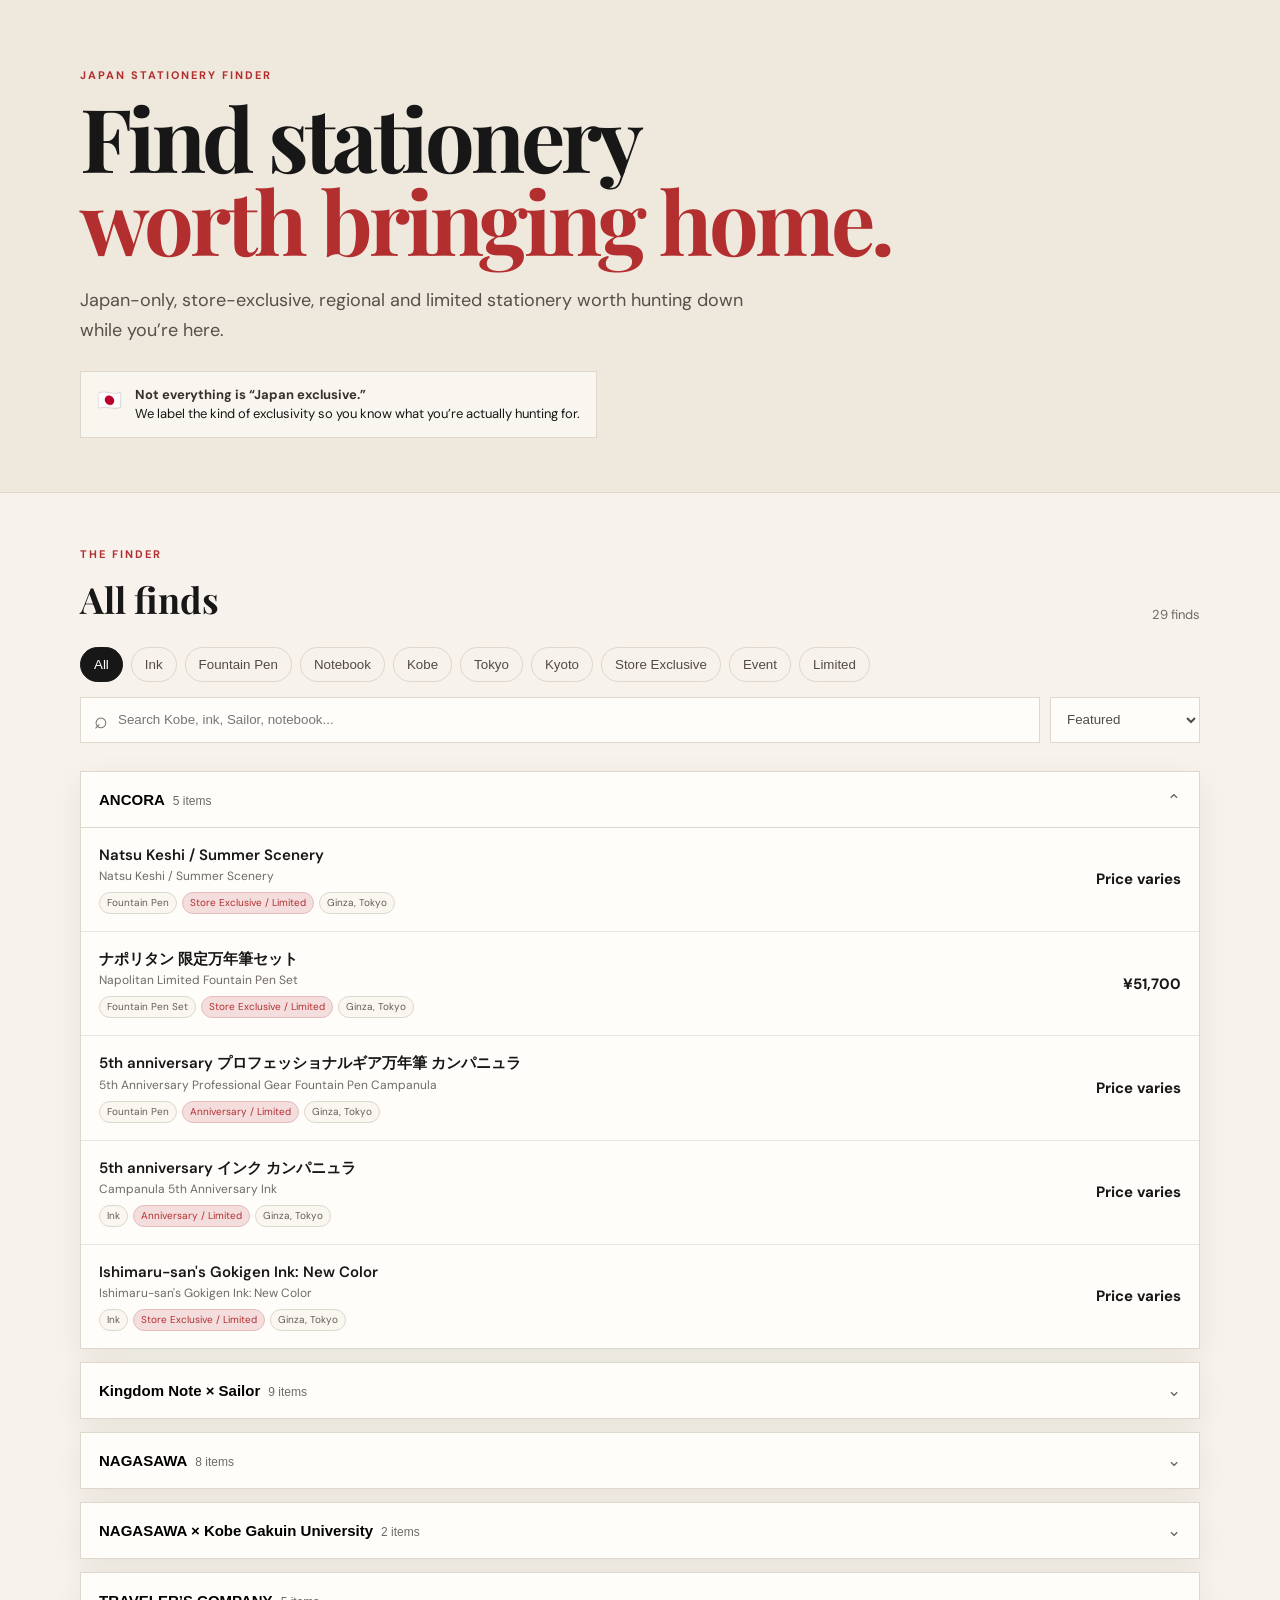
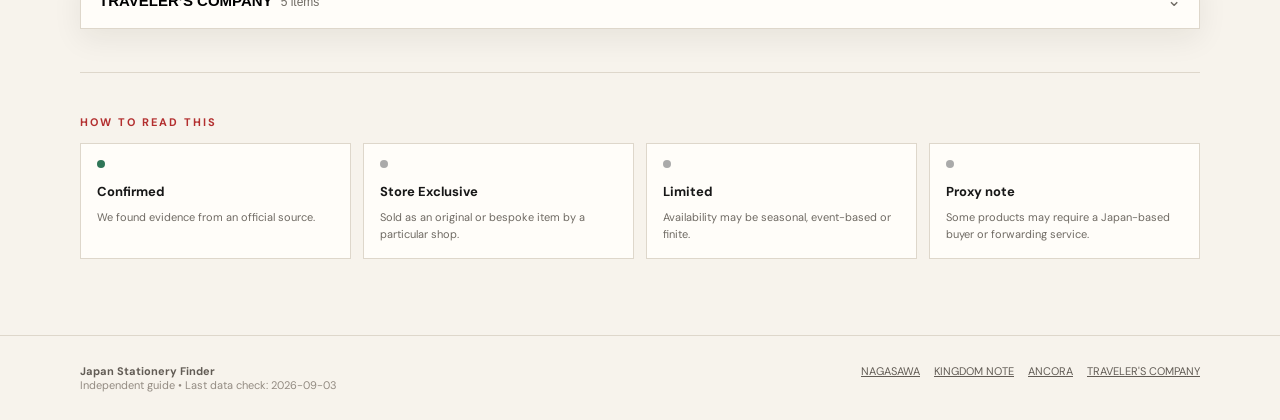
==== index.html @ f53a9fee "Add files via upload" ====
<!doctype html>
<html lang="en">
<head>
  <meta charset="utf-8">
  <meta name="viewport" content="width=device-width, initial-scale=1">
  <meta name="description" content="A practical finder for Japan-exclusive and hard-to-find stationery, inks, fountain pens and notebooks.">
  <title>Japan Stationery Finder 🇯🇵</title>
  <link rel="stylesheet" href="style.css">
</head>
<body>
  <header class="hero">
    <div class="wrap">
      <div class="eyebrow">JAPAN STATIONERY FINDER</div>
      <h1>Find stationery<br><span>worth bringing home.</span></h1>
      <p class="lede">Japan-only, store-exclusive, regional and limited stationery worth hunting down while you’re here.</p>
      <div class="hero-note">
        <span>🇯🇵</span>
        <div><strong>Not everything is “Japan exclusive.”</strong><br>
        We label the kind of exclusivity so you know what you’re actually hunting for.</div>
      </div>
    </div>
  </header>

  <main class="wrap">
    <section class="finder">
      <div class="toolbar">
        <div>
          <p class="section-kicker">THE FINDER</p>
          <h2 id="resultTitle">All finds</h2>
        </div>
        <div class="count" id="count"></div>
      </div>

      <div class="filters" id="filters" aria-label="Filters"></div>

      <div class="search-row">
        <label class="search">
          <span>⌕</span>
          <input id="search" type="search" placeholder="Search Kobe, ink, Sailor, notebook..." autocomplete="off">
        </label>
        <select id="sort" aria-label="Sort products">
          <option value="priority">Featured</option>
          <option value="brand">Brand</option>
          <option value="price-low">Price: low → high</option>
          <option value="price-high">Price: high → low</option>
        </select>
      </div>

      <div id="brandGroups"></div>
      <div id="empty" class="empty" hidden>No finds match those filters.</div>
    </section>

    <section class="guide">
      <p class="section-kicker">HOW TO READ THIS</p>
      <div class="guide-grid">
        <div><span class="dot confirmed"></span><strong>Confirmed</strong><p>We found evidence from an official source.</p></div>
        <div><span class="dot"></span><strong>Store Exclusive</strong><p>Sold as an original or bespoke item by a particular shop.</p></div>
        <div><span class="dot"></span><strong>Limited</strong><p>Availability may be seasonal, event-based or finite.</p></div>
        <div><span class="dot"></span><strong>Proxy note</strong><p>Some products may require a Japan-based buyer or forwarding service.</p></div>
      </div>
    </section>
  </main>

  <footer>
    <div class="wrap footer-inner">
      <div><strong>Japan Stationery Finder</strong><br><span>Independent guide • Last data check: 2026-09-03</span></div>
      <div class="footer-links"><a href="https://www.nagasawa-shop.jp/kobeink" target="_blank" rel="noopener">NAGASAWA</a><a href="https://www.kingdomnote.com/html/koimari/index.html" target="_blank" rel="noopener">KINGDOM NOTE</a><a href="https://www.ancora-shop.jp/" target="_blank" rel="noopener">ANCORA</a><a href="https://www.travelers-company.com/" target="_blank" rel="noopener">TRAVELER'S COMPANY</a></div>
    </div>
  </footer>
  <script src="script.js"></script>
</body>
</html>
---- style.css ----
@import url('https://fonts.googleapis.com/css2?family=DM+Sans:wght@400;500;600;700&family=Playfair+Display:wght@600;700&display=swap');

:root{
  --ink:#171717; --muted:#6f6a63; --paper:#f7f3ec; --card:#fffdf9;
  --line:#ded7cb; --accent:#b32f2f; --accent-soft:#f3dddd; --green:#2f7658;
  --shadow:0 10px 30px rgba(34,28,20,.07);
}
*{box-sizing:border-box}
html{scroll-behavior:smooth}
body{margin:0;background:var(--paper);color:var(--ink);font-family:"DM Sans",system-ui,sans-serif}
.wrap{width:min(1120px,calc(100% - 36px));margin:auto}
.hero{padding:68px 0 54px;background:#eee8dd;border-bottom:1px solid var(--line)}
.eyebrow,.section-kicker{font-size:11px;letter-spacing:.18em;font-weight:700;color:var(--accent);margin:0 0 14px}
h1{font-family:"Playfair Display",Georgia,serif;font-size:clamp(48px,8vw,88px);line-height:.94;letter-spacing:-.045em;margin:0;max-width:820px}
h1 span{color:var(--accent)}
.lede{font-size:18px;line-height:1.65;color:#55504a;max-width:670px;margin:25px 0}
.hero-note{display:flex;gap:13px;align-items:flex-start;width:max-content;max-width:100%;padding:13px 16px;border:1px solid var(--line);background:rgba(255,253,249,.65);font-size:13px;line-height:1.5}
.hero-note>span{font-size:20px}.hero-note strong{color:#35302b}
.finder{padding:54px 0 30px}
.toolbar{display:flex;justify-content:space-between;align-items:end;gap:20px}
h2{font-family:"Playfair Display",Georgia,serif;font-size:36px;margin:0}
.count{font-size:13px;color:var(--muted)}
.filters{display:flex;flex-wrap:wrap;gap:8px;margin:24px 0 15px}
.filter{border:1px solid var(--line);background:transparent;padding:9px 13px;border-radius:999px;font:600 12px inherit;color:#514b44;cursor:pointer;transition:.18s}
.filter:hover{border-color:#aaa}.filter.active{background:var(--ink);border-color:var(--ink);color:#fff}
.search-row{display:flex;gap:10px;margin-bottom:28px}
.search{display:flex;align-items:center;gap:8px;flex:1;border:1px solid var(--line);background:var(--card);padding:0 13px;height:46px}
.search span{font-size:23px;color:var(--muted)}.search input{border:0;outline:0;background:transparent;width:100%;font:14px inherit;color:var(--ink)}
select{height:46px;border:1px solid var(--line);background:var(--card);padding:0 12px;font:13px inherit;color:#514b44}
.brand-group{margin:0 0 13px;border:1px solid var(--line);background:var(--card);box-shadow:var(--shadow)}
.brand-head{width:100%;border:0;background:transparent;display:flex;align-items:center;justify-content:space-between;text-align:left;padding:17px 18px;cursor:pointer}
.brand-name{font-weight:700;font-size:15px}.brand-meta{font-size:12px;color:var(--muted);margin-left:8px}
.chevron{font-size:17px;color:var(--muted);transition:transform .2s}.brand-group.open .chevron{transform:rotate(180deg)}
.brand-items{display:none;border-top:1px solid var(--line)}.brand-group.open .brand-items{display:block}
.product{border-bottom:1px solid #ebe5dc}.product:last-child{border-bottom:0}
.product-summary{display:grid;grid-template-columns:1fr auto;gap:18px;align-items:center;padding:17px 18px;cursor:pointer}
.product-summary:hover{background:#fbf8f2}
.name-ja{font-size:15px;font-weight:600;line-height:1.35}.name-en{font-size:12px;color:var(--muted);margin-top:3px}
.tags{display:flex;flex-wrap:wrap;gap:5px;margin-top:8px}.tag{font-size:10px;line-height:1;border:1px solid var(--line);padding:5px 7px;border-radius:999px;color:#655e56;background:#faf7f1}.tag.red{color:var(--accent);border-color:#e6bcbc;background:var(--accent-soft)}
.price{font-size:15px;font-weight:700;white-space:nowrap}
.product-detail{display:none;padding:0 18px 19px}.product.open .product-detail{display:block}
.detail-grid{display:grid;grid-template-columns:repeat(3,1fr);gap:11px;margin:2px 0 17px}
.detail{border:1px solid #ebe5dc;padding:11px 12px;background:#fbf8f2}.detail label{display:block;font-size:9px;letter-spacing:.1em;text-transform:uppercase;color:#898078;margin-bottom:5px}.detail div{font-size:12px;line-height:1.45}
.actions{display:flex;align-items:center;justify-content:space-between;gap:12px}.official{display:inline-flex;align-items:center;gap:7px;background:var(--ink);color:#fff;text-decoration:none;padding:10px 13px;font-size:12px;font-weight:600}.checked{font-size:10px;color:var(--muted)}
.empty{padding:40px;text-align:center;border:1px dashed var(--line);color:var(--muted)}
.guide{padding:42px 0 76px;border-top:1px solid var(--line)}
.guide-grid{display:grid;grid-template-columns:repeat(4,1fr);gap:12px}.guide-grid>div{padding:16px;border:1px solid var(--line);background:var(--card)}.guide-grid strong{font-size:13px}.guide-grid p{font-size:11px;color:var(--muted);line-height:1.5;margin:8px 0 0}.dot{display:block;width:8px;height:8px;border-radius:50%;background:#aaa;margin-bottom:12px}.dot.confirmed{background:var(--green)}
footer{border-top:1px solid var(--line);padding:28px 0;color:#625c55;font-size:11px}.footer-inner{display:flex;justify-content:space-between;gap:25px}.footer-inner span{color:#938b82}.footer-links{display:flex;flex-wrap:wrap;gap:14px}.footer-links a{color:#625c55}
@media(max-width:720px){
  .wrap{width:min(100% - 24px,1120px)}.hero{padding:48px 0 40px}h1{font-size:52px}.lede{font-size:16px}
  .toolbar{align-items:start;flex-direction:column;gap:7px}h2{font-size:31px}.search-row{flex-direction:column}.search{min-height:46px}
  .detail-grid{grid-template-columns:1fr 1fr}.product-summary{padding:15px 13px}.product-detail{padding:0 13px 17px}
  .guide-grid{grid-template-columns:1fr 1fr}.footer-inner{flex-direction:column}
}
@media(max-width:420px){h1{font-size:45px}.detail-grid{grid-template-columns:1fr}.guide-grid{grid-template-columns:1fr}}
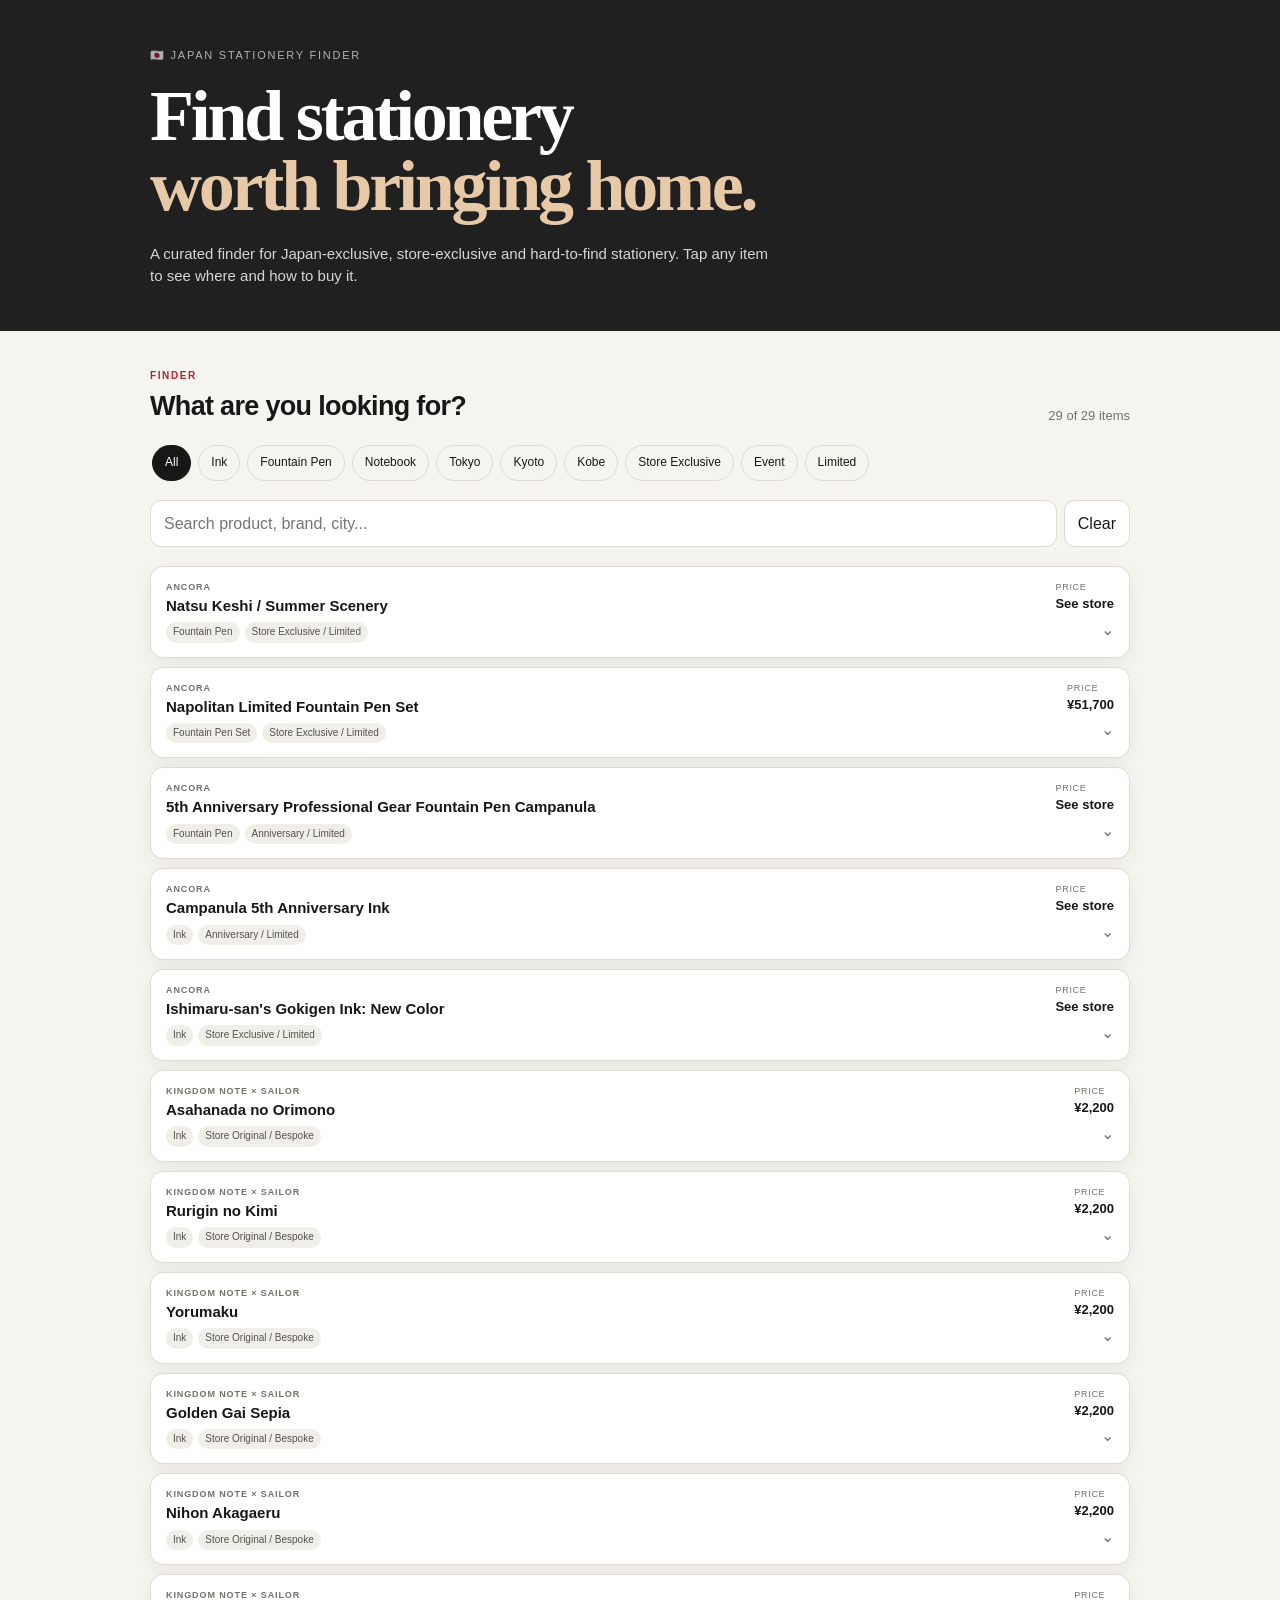
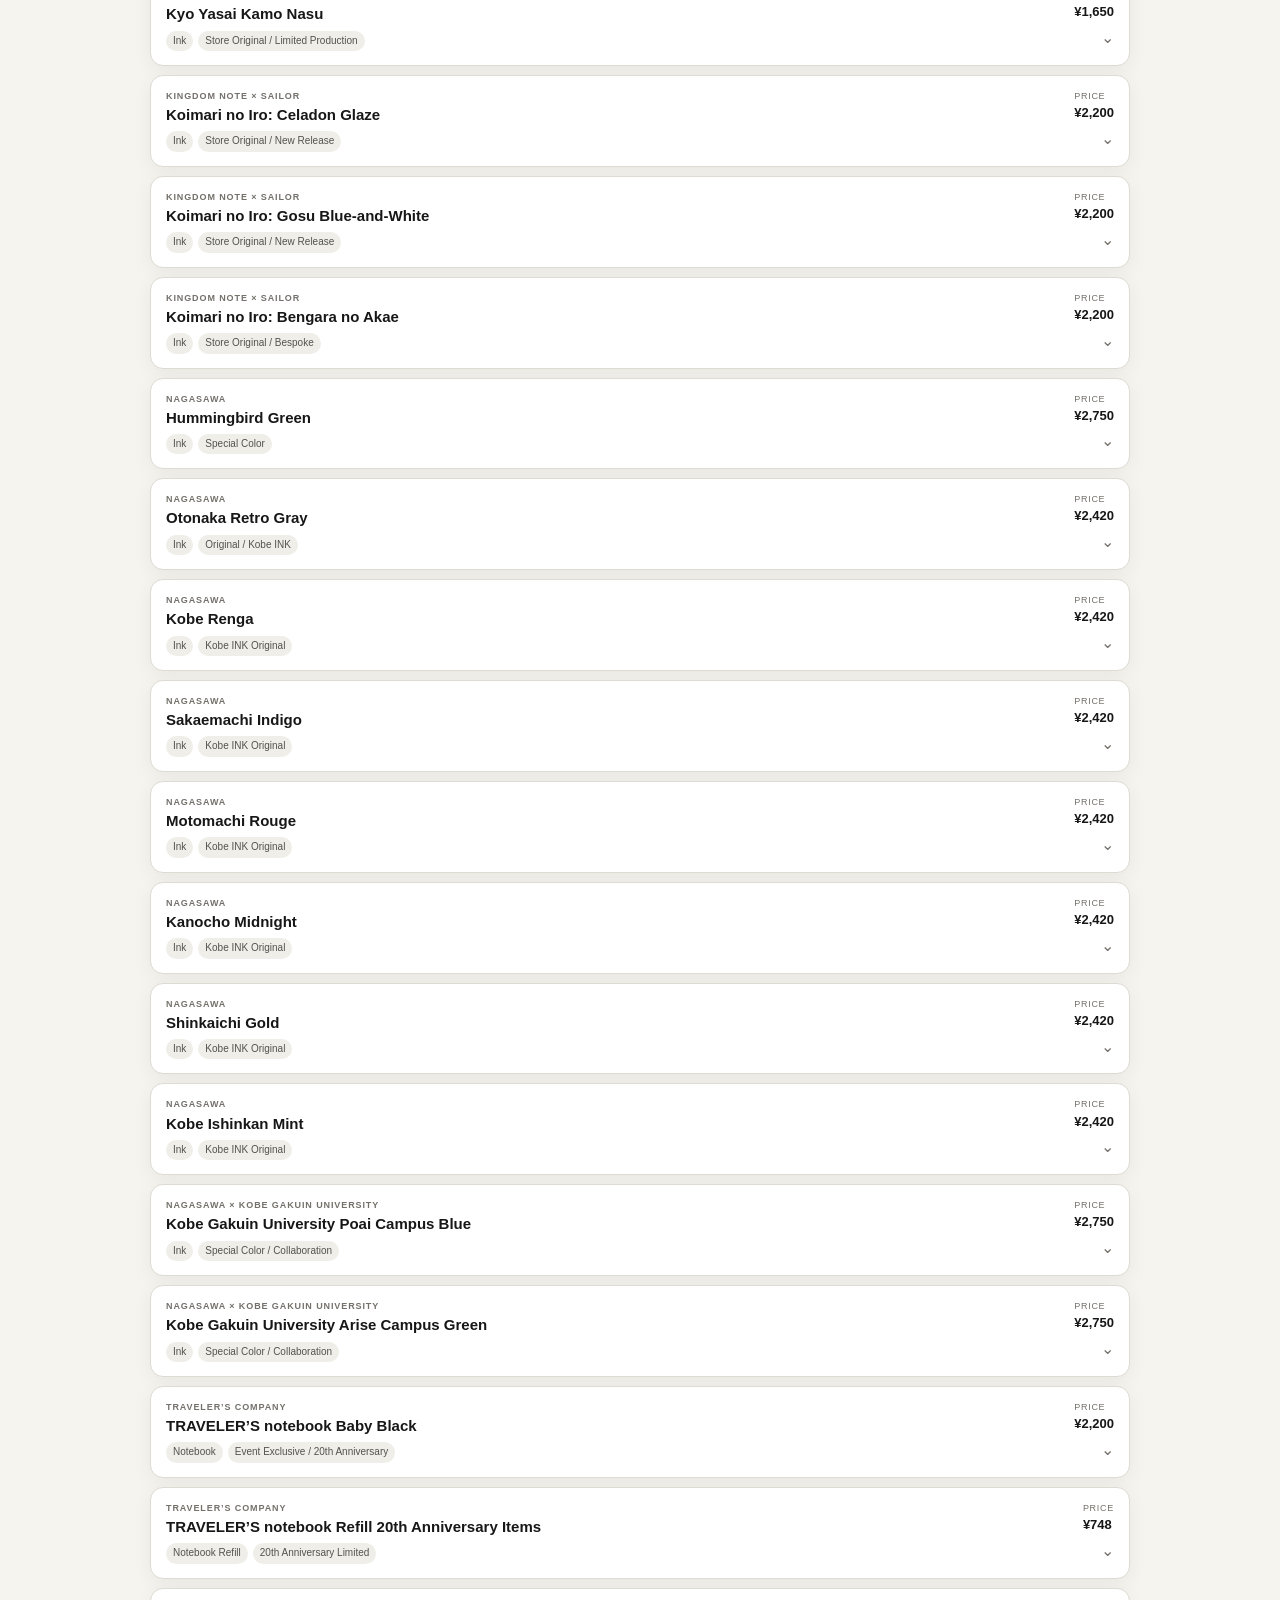
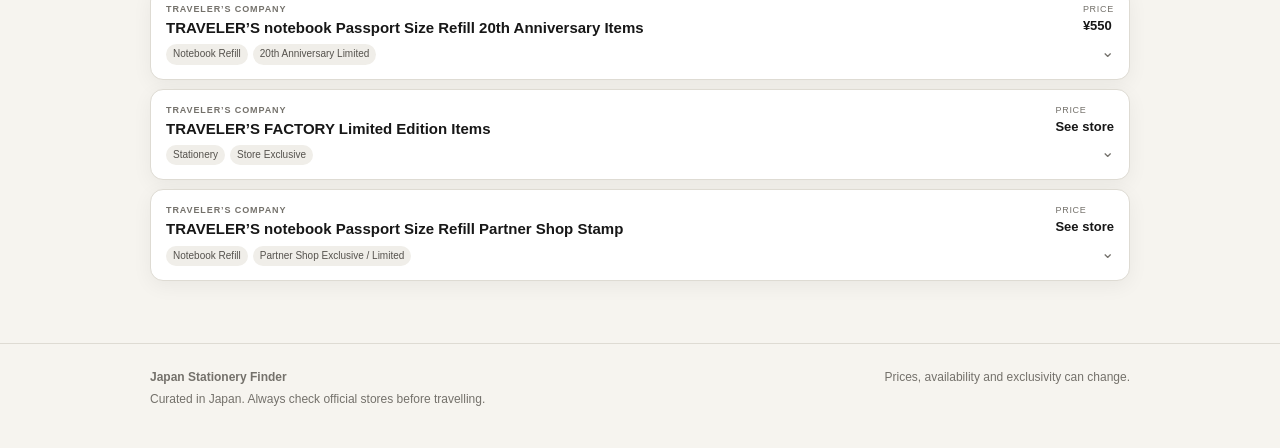
==== commit ced3f3fd: "Add files via upload" ====
--- a/index.html
+++ b/index.html
@@ -3,70 +3,75 @@
 <head>
   <meta charset="utf-8">
   <meta name="viewport" content="width=device-width, initial-scale=1">
-  <meta name="description" content="A practical finder for Japan-exclusive and hard-to-find stationery, inks, fountain pens and notebooks.">
-  <title>Japan Stationery Finder 🇯🇵</title>
+  <meta name="description" content="Find Japan-exclusive and hard-to-find stationery, including limited fountain pens, inks, notebooks and store exclusives in Tokyo, Kyoto, Kobe and across Japan.">
+  <meta name="robots" content="index, follow">
+  <meta name="author" content="Japan Stationery Finder">
+  <meta name="theme-color" content="#202020">
+
+  <link rel="canonical" href="https://japanstationeryfinder.github.io/">
+  <link rel="icon" href="favicon.svg" type="image/svg+xml">
+
+  <meta property="og:type" content="website">
+  <meta property="og:site_name" content="Japan Stationery Finder">
+  <meta property="og:title" content="Japan Stationery Finder | Japan-exclusive stationery">
+  <meta property="og:description" content="Find Japan-exclusive and hard-to-find stationery worth bringing home from Japan.">
+  <meta property="og:url" content="https://japanstationeryfinder.github.io/">
+  <meta property="og:image" content="https://japanstationeryfinder.github.io/og-image.svg">
+  <meta name="twitter:card" content="summary_large_image">
+  <meta name="twitter:title" content="Japan Stationery Finder | Japan-exclusive stationery">
+  <meta name="twitter:description" content="Find Japan-exclusive and hard-to-find stationery worth bringing home from Japan.">
+  <meta name="twitter:image" content="https://japanstationeryfinder.github.io/og-image.svg">
+  <title>Japan Stationery Finder | Japan-exclusive stationery, inks & fountain pens</title>
+  <!-- Google tag (gtag.js) -->
+  <script async src="https://www.googletagmanager.com/gtag/js?id=G-6GS0C4JMMF"></script>
+  <script>
+    window.dataLayer = window.dataLayer || [];
+    function gtag(){dataLayer.push(arguments);}
+    gtag('js', new Date());
+    gtag('config', 'G-6GS0C4JMMF');
+  </script>
   <link rel="stylesheet" href="style.css">
 </head>
 <body>
   <header class="hero">
     <div class="wrap">
-      <div class="eyebrow">JAPAN STATIONERY FINDER</div>
+      <div class="eyebrow">🇯🇵 JAPAN STATIONERY FINDER</div>
       <h1>Find stationery<br><span>worth bringing home.</span></h1>
-      <p class="lede">Japan-only, store-exclusive, regional and limited stationery worth hunting down while you’re here.</p>
-      <div class="hero-note">
-        <span>🇯🇵</span>
-        <div><strong>Not everything is “Japan exclusive.”</strong><br>
-        We label the kind of exclusivity so you know what you’re actually hunting for.</div>
-      </div>
+      <p class="intro">A curated finder for Japan-exclusive, store-exclusive and hard-to-find stationery. Tap any item to see where and how to buy it.</p>
     </div>
   </header>
 
   <main class="wrap">
     <section class="finder">
-      <div class="toolbar">
+      <div class="finder-head">
         <div>
-          <p class="section-kicker">THE FINDER</p>
-          <h2 id="resultTitle">All finds</h2>
+          <p class="kicker">FINDER</p>
+          <h2>What are you looking for?</h2>
         </div>
-        <div class="count" id="count"></div>
+        <div id="resultCount" class="result-count"></div>
       </div>
 
-      <div class="filters" id="filters" aria-label="Filters"></div>
+      <div class="filters" id="filters"></div>
 
       <div class="search-row">
-        <label class="search">
-          <span>⌕</span>
-          <input id="search" type="search" placeholder="Search Kobe, ink, Sailor, notebook..." autocomplete="off">
-        </label>
-        <select id="sort" aria-label="Sort products">
-          <option value="priority">Featured</option>
-          <option value="brand">Brand</option>
-          <option value="price-low">Price: low → high</option>
-          <option value="price-high">Price: high → low</option>
-        </select>
+        <input id="search" type="search" placeholder="Search product, brand, city..." aria-label="Search products">
+        <button id="clearSearch" type="button" class="clear">Clear</button>
       </div>
 
-      <div id="brandGroups"></div>
-      <div id="empty" class="empty" hidden>No finds match those filters.</div>
-    </section>
-
-    <section class="guide">
-      <p class="section-kicker">HOW TO READ THIS</p>
-      <div class="guide-grid">
-        <div><span class="dot confirmed"></span><strong>Confirmed</strong><p>We found evidence from an official source.</p></div>
-        <div><span class="dot"></span><strong>Store Exclusive</strong><p>Sold as an original or bespoke item by a particular shop.</p></div>
-        <div><span class="dot"></span><strong>Limited</strong><p>Availability may be seasonal, event-based or finite.</p></div>
-        <div><span class="dot"></span><strong>Proxy note</strong><p>Some products may require a Japan-based buyer or forwarding service.</p></div>
-      </div>
+      <div id="productList" class="product-list" aria-live="polite"></div>
     </section>
   </main>
 
   <footer>
     <div class="wrap footer-inner">
-      <div><strong>Japan Stationery Finder</strong><br><span>Independent guide • Last data check: 2026-09-03</span></div>
-      <div class="footer-links"><a href="https://www.nagasawa-shop.jp/kobeink" target="_blank" rel="noopener">NAGASAWA</a><a href="https://www.kingdomnote.com/html/koimari/index.html" target="_blank" rel="noopener">KINGDOM NOTE</a><a href="https://www.ancora-shop.jp/" target="_blank" rel="noopener">ANCORA</a><a href="https://www.travelers-company.com/" target="_blank" rel="noopener">TRAVELER'S COMPANY</a></div>
+      <div>
+        <strong>Japan Stationery Finder</strong>
+        <p>Curated in Japan. Always check official stores before travelling.</p>
+      </div>
+      <div class="footer-note">Prices, availability and exclusivity can change.</div>
     </div>
   </footer>
+
   <script src="script.js"></script>
 </body>
-</html>+</html>
--- a/style.css
+++ b/style.css
@@ -1,55 +1,121 @@
-@import url('https://fonts.googleapis.com/css2?family=DM+Sans:wght@400;500;600;700&family=Playfair+Display:wght@600;700&display=swap');
+* { box-sizing: border-box; }
 
-:root{
-  --ink:#171717; --muted:#6f6a63; --paper:#f7f3ec; --card:#fffdf9;
-  --line:#ded7cb; --accent:#b32f2f; --accent-soft:#f3dddd; --green:#2f7658;
-  --shadow:0 10px 30px rgba(34,28,20,.07);
+:root {
+  --bg: #f6f4ef;
+  --card: #fff;
+  --ink: #171717;
+  --muted: #74716b;
+  --line: #dedbd3;
+  --accent: #a72831;
+  --accent-soft: #f6e8e8;
+  --dark: #202020;
+  --shadow: 0 5px 20px rgba(0,0,0,.055);
 }
-*{box-sizing:border-box}
-html{scroll-behavior:smooth}
-body{margin:0;background:var(--paper);color:var(--ink);font-family:"DM Sans",system-ui,sans-serif}
-.wrap{width:min(1120px,calc(100% - 36px));margin:auto}
-.hero{padding:68px 0 54px;background:#eee8dd;border-bottom:1px solid var(--line)}
-.eyebrow,.section-kicker{font-size:11px;letter-spacing:.18em;font-weight:700;color:var(--accent);margin:0 0 14px}
-h1{font-family:"Playfair Display",Georgia,serif;font-size:clamp(48px,8vw,88px);line-height:.94;letter-spacing:-.045em;margin:0;max-width:820px}
-h1 span{color:var(--accent)}
-.lede{font-size:18px;line-height:1.65;color:#55504a;max-width:670px;margin:25px 0}
-.hero-note{display:flex;gap:13px;align-items:flex-start;width:max-content;max-width:100%;padding:13px 16px;border:1px solid var(--line);background:rgba(255,253,249,.65);font-size:13px;line-height:1.5}
-.hero-note>span{font-size:20px}.hero-note strong{color:#35302b}
-.finder{padding:54px 0 30px}
-.toolbar{display:flex;justify-content:space-between;align-items:end;gap:20px}
-h2{font-family:"Playfair Display",Georgia,serif;font-size:36px;margin:0}
-.count{font-size:13px;color:var(--muted)}
-.filters{display:flex;flex-wrap:wrap;gap:8px;margin:24px 0 15px}
-.filter{border:1px solid var(--line);background:transparent;padding:9px 13px;border-radius:999px;font:600 12px inherit;color:#514b44;cursor:pointer;transition:.18s}
-.filter:hover{border-color:#aaa}.filter.active{background:var(--ink);border-color:var(--ink);color:#fff}
-.search-row{display:flex;gap:10px;margin-bottom:28px}
-.search{display:flex;align-items:center;gap:8px;flex:1;border:1px solid var(--line);background:var(--card);padding:0 13px;height:46px}
-.search span{font-size:23px;color:var(--muted)}.search input{border:0;outline:0;background:transparent;width:100%;font:14px inherit;color:var(--ink)}
-select{height:46px;border:1px solid var(--line);background:var(--card);padding:0 12px;font:13px inherit;color:#514b44}
-.brand-group{margin:0 0 13px;border:1px solid var(--line);background:var(--card);box-shadow:var(--shadow)}
-.brand-head{width:100%;border:0;background:transparent;display:flex;align-items:center;justify-content:space-between;text-align:left;padding:17px 18px;cursor:pointer}
-.brand-name{font-weight:700;font-size:15px}.brand-meta{font-size:12px;color:var(--muted);margin-left:8px}
-.chevron{font-size:17px;color:var(--muted);transition:transform .2s}.brand-group.open .chevron{transform:rotate(180deg)}
-.brand-items{display:none;border-top:1px solid var(--line)}.brand-group.open .brand-items{display:block}
-.product{border-bottom:1px solid #ebe5dc}.product:last-child{border-bottom:0}
-.product-summary{display:grid;grid-template-columns:1fr auto;gap:18px;align-items:center;padding:17px 18px;cursor:pointer}
-.product-summary:hover{background:#fbf8f2}
-.name-ja{font-size:15px;font-weight:600;line-height:1.35}.name-en{font-size:12px;color:var(--muted);margin-top:3px}
-.tags{display:flex;flex-wrap:wrap;gap:5px;margin-top:8px}.tag{font-size:10px;line-height:1;border:1px solid var(--line);padding:5px 7px;border-radius:999px;color:#655e56;background:#faf7f1}.tag.red{color:var(--accent);border-color:#e6bcbc;background:var(--accent-soft)}
-.price{font-size:15px;font-weight:700;white-space:nowrap}
-.product-detail{display:none;padding:0 18px 19px}.product.open .product-detail{display:block}
-.detail-grid{display:grid;grid-template-columns:repeat(3,1fr);gap:11px;margin:2px 0 17px}
-.detail{border:1px solid #ebe5dc;padding:11px 12px;background:#fbf8f2}.detail label{display:block;font-size:9px;letter-spacing:.1em;text-transform:uppercase;color:#898078;margin-bottom:5px}.detail div{font-size:12px;line-height:1.45}
-.actions{display:flex;align-items:center;justify-content:space-between;gap:12px}.official{display:inline-flex;align-items:center;gap:7px;background:var(--ink);color:#fff;text-decoration:none;padding:10px 13px;font-size:12px;font-weight:600}.checked{font-size:10px;color:var(--muted)}
-.empty{padding:40px;text-align:center;border:1px dashed var(--line);color:var(--muted)}
-.guide{padding:42px 0 76px;border-top:1px solid var(--line)}
-.guide-grid{display:grid;grid-template-columns:repeat(4,1fr);gap:12px}.guide-grid>div{padding:16px;border:1px solid var(--line);background:var(--card)}.guide-grid strong{font-size:13px}.guide-grid p{font-size:11px;color:var(--muted);line-height:1.5;margin:8px 0 0}.dot{display:block;width:8px;height:8px;border-radius:50%;background:#aaa;margin-bottom:12px}.dot.confirmed{background:var(--green)}
-footer{border-top:1px solid var(--line);padding:28px 0;color:#625c55;font-size:11px}.footer-inner{display:flex;justify-content:space-between;gap:25px}.footer-inner span{color:#938b82}.footer-links{display:flex;flex-wrap:wrap;gap:14px}.footer-links a{color:#625c55}
-@media(max-width:720px){
-  .wrap{width:min(100% - 24px,1120px)}.hero{padding:48px 0 40px}h1{font-size:52px}.lede{font-size:16px}
-  .toolbar{align-items:start;flex-direction:column;gap:7px}h2{font-size:31px}.search-row{flex-direction:column}.search{min-height:46px}
-  .detail-grid{grid-template-columns:1fr 1fr}.product-summary{padding:15px 13px}.product-detail{padding:0 13px 17px}
-  .guide-grid{grid-template-columns:1fr 1fr}.footer-inner{flex-direction:column}
+
+html { scroll-behavior: smooth; }
+body {
+  margin: 0;
+  background: var(--bg);
+  color: var(--ink);
+  font-family: -apple-system, BlinkMacSystemFont, "Segoe UI", sans-serif;
+  line-height: 1.45;
 }
-@media(max-width:420px){h1{font-size:45px}.detail-grid{grid-template-columns:1fr}.guide-grid{grid-template-columns:1fr}}
+button, input { font: inherit; }
+button { cursor: pointer; }
+.wrap { width: min(980px, calc(100% - 32px)); margin: 0 auto; }
+
+.hero { background: var(--dark); color: #fff; padding: 48px 0 44px; }
+.eyebrow { font-size: 11px; letter-spacing: .16em; opacity: .65; margin-bottom: 17px; }
+h1 {
+  font-family: Georgia, "Times New Roman", serif;
+  font-size: clamp(42px, 7vw, 72px);
+  line-height: .98;
+  margin: 0;
+  letter-spacing: -.045em;
+}
+h1 span { color: #e7c9a8; }
+.intro { max-width: 620px; margin: 21px 0 0; color: #d6d6d6; font-size: 15px; }
+
+.finder { padding: 38px 0 62px; }
+.finder-head { display: flex; justify-content: space-between; align-items: end; gap: 16px; margin-bottom: 17px; }
+.kicker { font-size: 10px; letter-spacing: .16em; color: var(--accent); font-weight: 800; margin: 0 0 4px; }
+h2 { font-size: 27px; margin: 0; letter-spacing: -.025em; }
+.result-count { color: var(--muted); font-size: 13px; white-space: nowrap; }
+
+.filters {
+  display: flex;
+  flex-wrap: nowrap;
+  gap: 7px;
+  overflow-x: auto;
+  padding: 2px 2px 8px;
+  margin-bottom: 11px;
+  scrollbar-width: none;
+}
+.filters::-webkit-scrollbar { display: none; }
+.filter {
+  flex: 0 0 auto;
+  border: 1px solid var(--line);
+  background: transparent;
+  color: var(--ink);
+  padding: 8px 12px;
+  border-radius: 999px;
+  font-size: 12px;
+}
+.filter.active { background: var(--ink); border-color: var(--ink); color: white; }
+
+.search-row { display: flex; gap: 7px; margin-bottom: 19px; }
+#search {
+  flex: 1; min-width: 0; border: 1px solid var(--line); background: #fff;
+  border-radius: 11px; padding: 11px 13px; outline: none;
+}
+#search:focus { border-color: #999; }
+.clear { border: 1px solid var(--line); background: #fff; border-radius: 11px; padding: 0 13px; color: var(--ink); }
+
+.product-list { display: grid; gap: 9px; }
+.product {
+  background: var(--card);
+  border: 1px solid var(--line);
+  border-radius: 13px;
+  box-shadow: var(--shadow);
+  overflow: hidden;
+}
+.product-summary {
+  width: 100%; border: 0; background: transparent; text-align: left; color: inherit;
+  padding: 14px 15px; display: grid; grid-template-columns: 1fr auto; gap: 10px;
+}
+.product-summary:hover { background: #fcfbf8; }
+.brand { font-size: 9px; text-transform: uppercase; letter-spacing: .1em; color: var(--muted); font-weight: 800; }
+.product-name { font-size: 15px; line-height: 1.22; font-weight: 760; margin: 3px 0 7px; }
+.meta { display: flex; flex-wrap: wrap; gap: 5px; }
+.tag { display: inline-block; border-radius: 999px; padding: 3px 7px; background: #f0eee9; font-size: 10px; color: #55524d; }
+.price-block { text-align: right; min-width: 72px; }
+.price-label { color: var(--muted); font-size: 9px; text-transform: uppercase; letter-spacing: .08em; }
+.price { font-weight: 850; font-size: 13px; white-space: nowrap; margin-top: 1px; }
+.chevron { display: block; margin-top: 8px; color: var(--muted); font-size: 16px; line-height: 1; text-align: right; transition: transform .18s ease; }
+.product.open .chevron { transform: rotate(180deg); }
+
+.details { max-height: 0; overflow: hidden; border-top: 0 solid var(--line); padding: 0 15px; background: #fbfaf7; transition: max-height .22s ease, padding .22s ease, border-width .22s ease; }
+.product.open .details { max-height: 900px; border-top-width: 1px; padding: 15px; }
+.detail-grid { display: grid; grid-template-columns: repeat(2, 1fr); gap: 12px 18px; }
+.detail-label { font-size: 9px; color: var(--muted); text-transform: uppercase; letter-spacing: .08em; }
+.detail-value { margin-top: 2px; font-size: 12px; }
+.actions { margin-top: 15px; }
+.official { display: inline-block; background: var(--accent); color: white; text-decoration: none; padding: 9px 12px; border-radius: 9px; font-size: 12px; font-weight: 750; }
+.note { margin-top: 10px; color: var(--muted); font-size: 11px; line-height: 1.5; }
+.empty { padding: 30px; text-align: center; color: var(--muted); border: 1px dashed var(--line); border-radius: 13px; }
+
+footer { border-top: 1px solid var(--line); padding: 25px 0 40px; color: var(--muted); font-size: 12px; }
+.footer-inner { display: flex; justify-content: space-between; gap: 18px; }
+footer p { margin: 4px 0 0; }
+
+@media (max-width: 620px) {
+  .wrap { width: min(100% - 22px, 980px); }
+  .hero { padding: 34px 0 32px; }
+  .intro { font-size: 13px; }
+  .finder { padding-top: 28px; }
+  h2 { font-size: 23px; }
+  .finder-head { align-items: center; }
+  .detail-grid { grid-template-columns: 1fr 1fr; gap: 11px 12px; }
+  .footer-inner { display: block; }
+  .footer-note { margin-top: 10px; }
+}
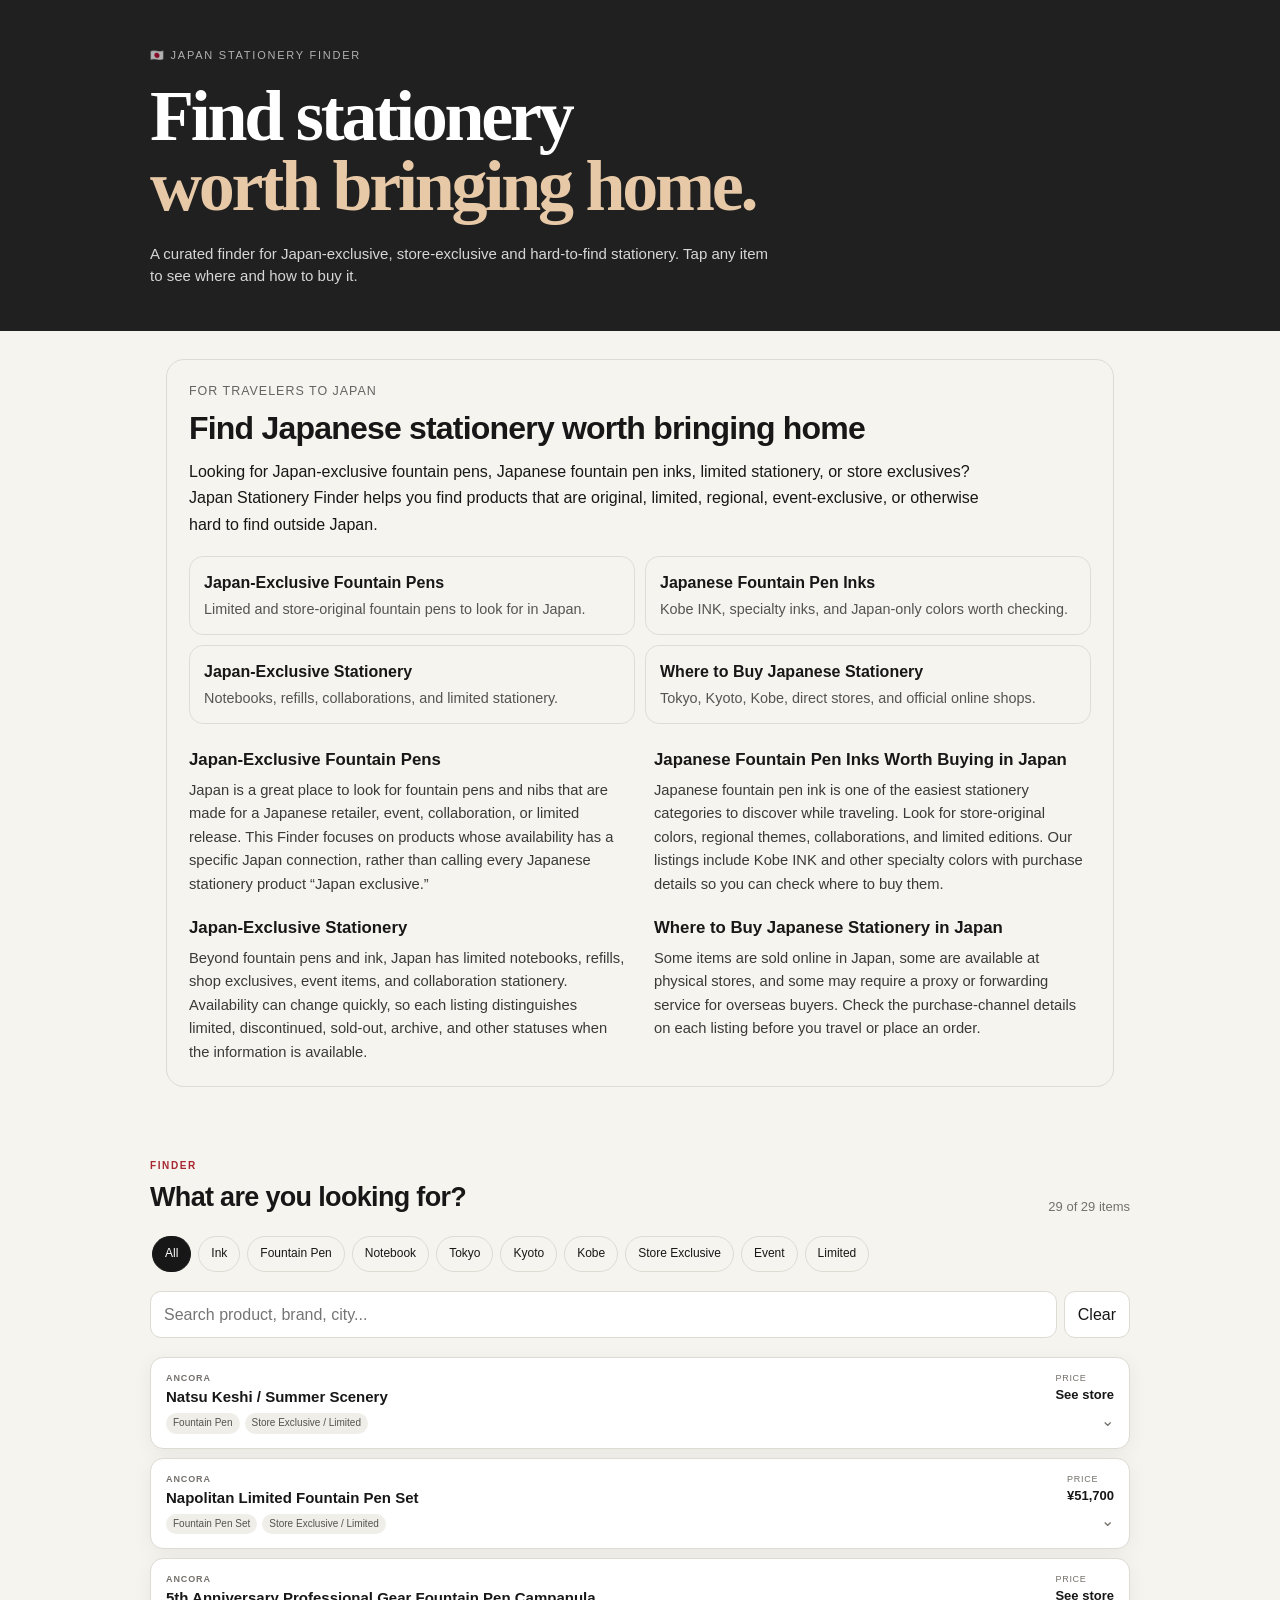
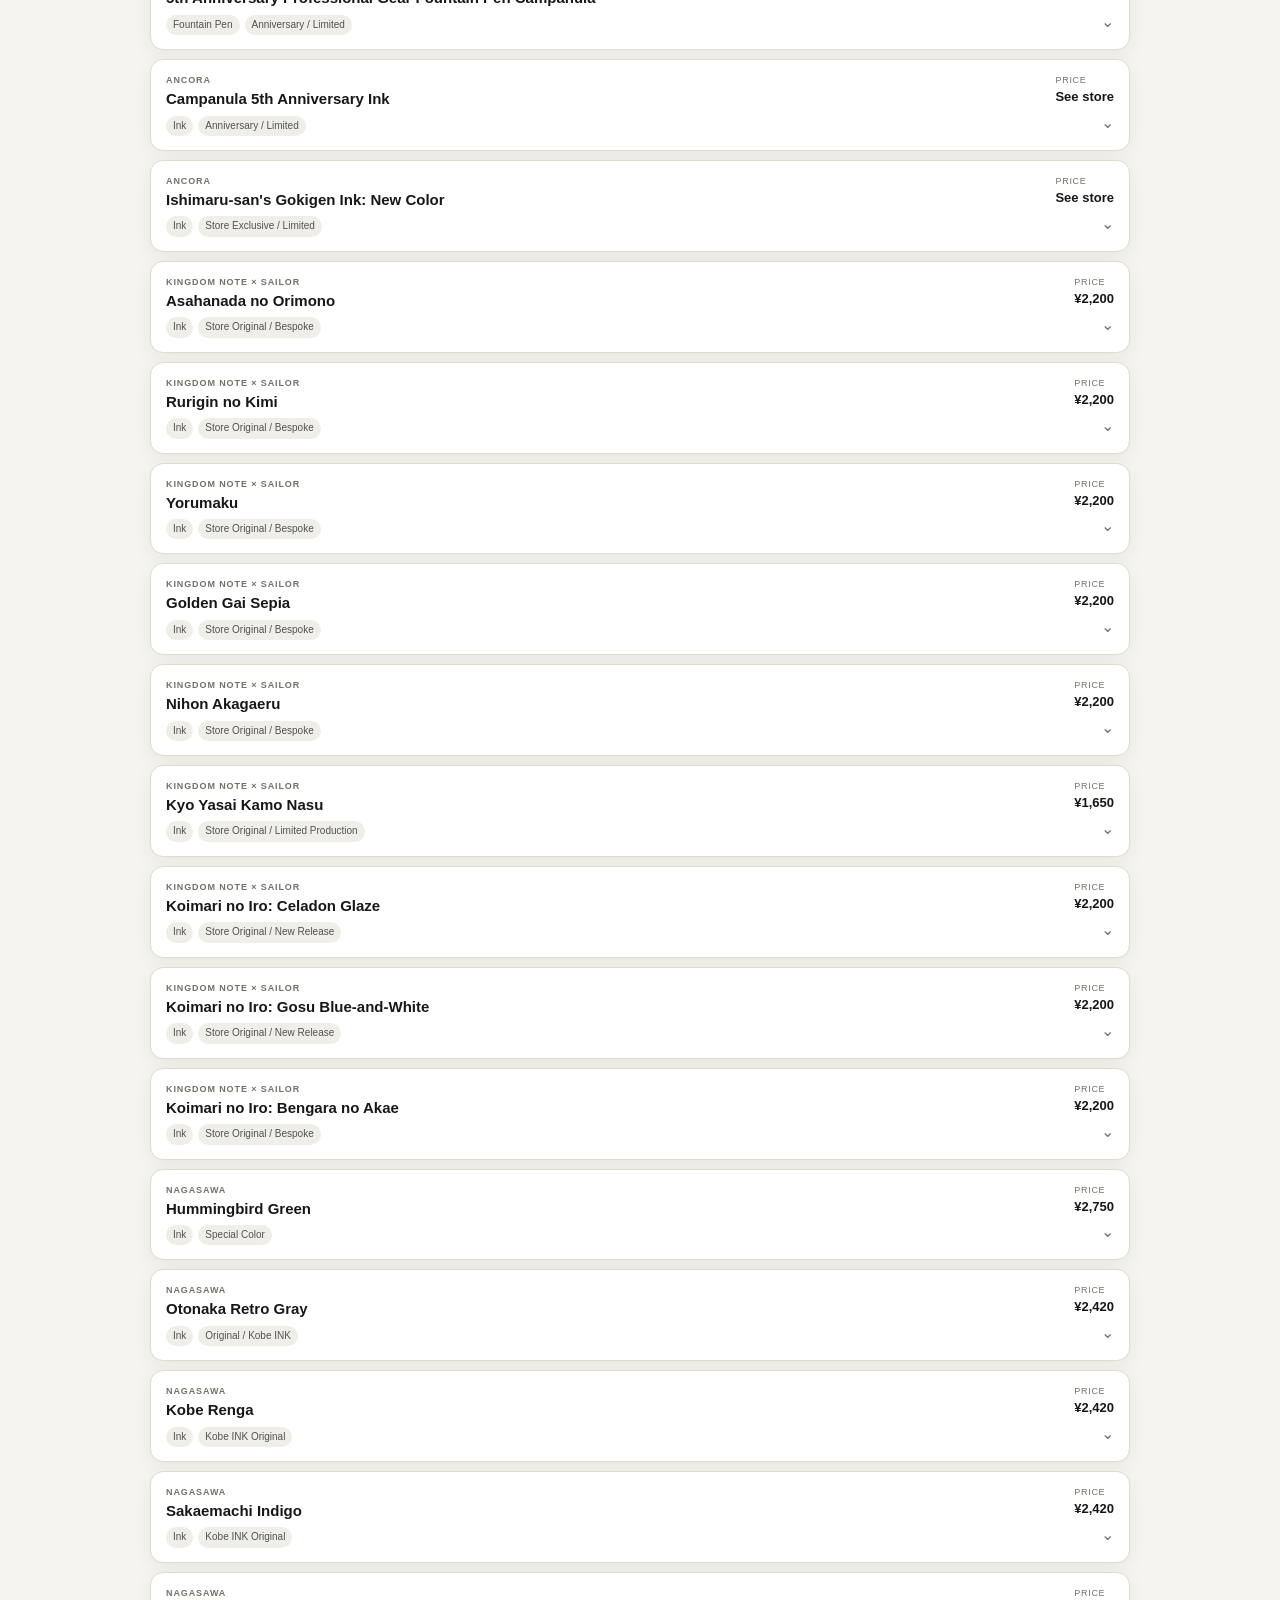
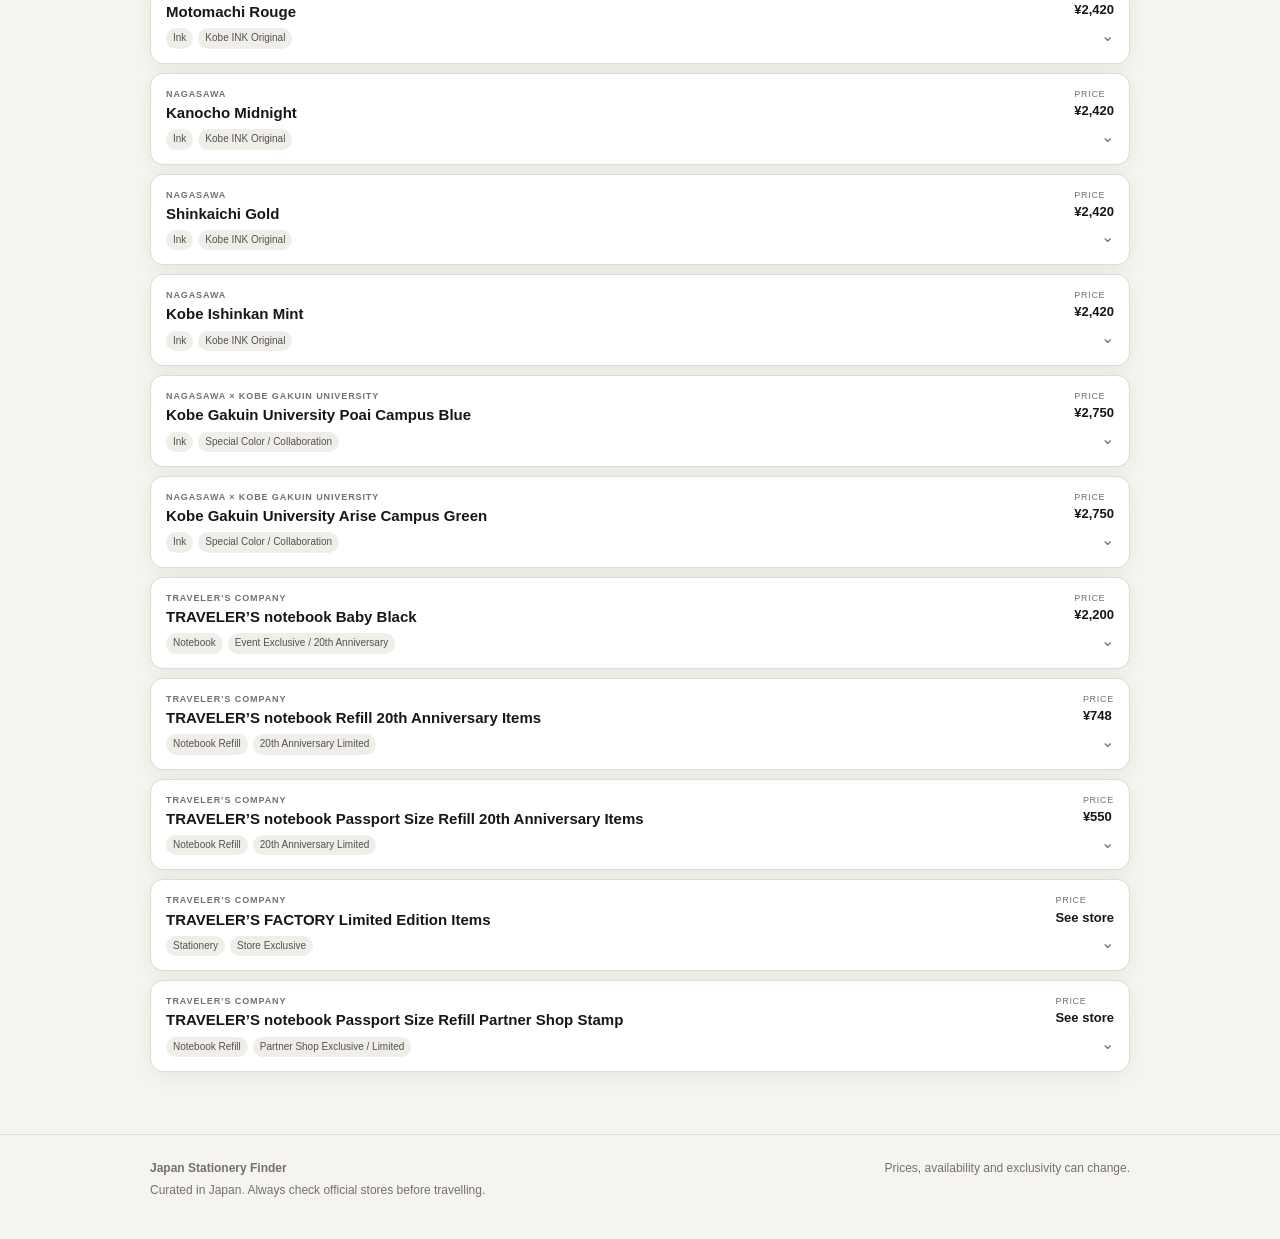
==== commit 40085e6b: "Add files via upload" ====
--- a/index.html
+++ b/index.html
@@ -31,6 +31,33 @@
     gtag('config', 'G-6GS0C4JMMF');
   </script>
   <link rel="stylesheet" href="style.css">
+
+<meta name="keywords" content="Japan exclusive stationery, Japanese stationery, Japan exclusive fountain pens, Japanese fountain pen ink, Kobe Ink, Tokyo stationery, Kyoto stationery, Japan limited edition stationery">
+<meta property="og:title" content="Japan Stationery Finder | Japan-exclusive stationery, inks & fountain pens">
+<meta property="og:description" content="Find Japan-exclusive and hard-to-find stationery, including limited fountain pens, Japanese inks, notebooks and store exclusives in Tokyo, Kyoto, Kobe and across Japan.">
+
+<style id="v5-seo-guides">
+.seo-guides{margin:28px auto 34px;max-width:980px;padding:0 16px}
+.seo-guides-inner{border:1px solid rgba(127,127,127,.22);border-radius:18px;padding:22px}
+.seo-guides .eyebrow{margin:0 0 5px;font-size:.78rem;text-transform:uppercase;letter-spacing:.08em;opacity:.65}
+.seo-guides h2{margin:0 0 8px;font-size:clamp(1.35rem,3vw,2rem)}
+.seo-lead{margin:0 0 18px;line-height:1.65;max-width:820px}
+.guide-grid{display:grid;grid-template-columns:repeat(2,minmax(0,1fr));gap:10px;margin:18px 0 24px}
+.guide-card{display:block;padding:14px;border:1px solid rgba(127,127,127,.2);border-radius:14px;text-decoration:none;color:inherit;transition:transform .15s ease,background .15s ease}
+.guide-card:hover{transform:translateY(-1px);background:rgba(127,127,127,.06)}
+.guide-card strong{display:block;margin-bottom:5px}
+.guide-card span{display:block;font-size:.9rem;line-height:1.45;opacity:.72}
+.seo-guide-copy{display:grid;grid-template-columns:repeat(2,minmax(0,1fr));gap:20px 28px}
+.seo-guide-copy article{scroll-margin-top:20px}
+.seo-guide-copy h3{font-size:1.05rem;margin:0 0 6px}
+.seo-guide-copy p{margin:0;line-height:1.6;font-size:.92rem;opacity:.84}
+@media(max-width:640px){
+ .seo-guides{padding:0 10px;margin:20px auto 26px}
+ .seo-guides-inner{padding:17px}
+ .guide-grid,.seo-guide-copy{grid-template-columns:1fr}
+ .guide-grid{gap:8px}
+}
+</style>
 </head>
 <body>
   <header class="hero">
@@ -42,6 +69,78 @@
   </header>
 
   <main class="wrap">
+<section class="seo-guides" aria-labelledby="guides-title">
+  <div class="seo-guides-inner">
+    <p class="eyebrow">For travelers to Japan</p>
+    <h2 id="guides-title">Find Japanese stationery worth bringing home</h2>
+    <p class="seo-lead">
+      Looking for Japan-exclusive fountain pens, Japanese fountain pen inks, limited stationery,
+      or store exclusives? Japan Stationery Finder helps you find products that are original,
+      limited, regional, event-exclusive, or otherwise hard to find outside Japan.
+    </p>
+
+    <div class="guide-grid">
+      <a class="guide-card" href="#guide-fountain-pens">
+        <strong>Japan-Exclusive Fountain Pens</strong>
+        <span>Limited and store-original fountain pens to look for in Japan.</span>
+      </a>
+      <a class="guide-card" href="#guide-inks">
+        <strong>Japanese Fountain Pen Inks</strong>
+        <span>Kobe INK, specialty inks, and Japan-only colors worth checking.</span>
+      </a>
+      <a class="guide-card" href="#guide-stationery">
+        <strong>Japan-Exclusive Stationery</strong>
+        <span>Notebooks, refills, collaborations, and limited stationery.</span>
+      </a>
+      <a class="guide-card" href="#guide-where-to-buy">
+        <strong>Where to Buy Japanese Stationery</strong>
+        <span>Tokyo, Kyoto, Kobe, direct stores, and official online shops.</span>
+      </a>
+    </div>
+
+    <div class="seo-guide-copy">
+      <article id="guide-fountain-pens">
+        <h3>Japan-Exclusive Fountain Pens</h3>
+        <p>
+          Japan is a great place to look for fountain pens and nibs that are made for a Japanese
+          retailer, event, collaboration, or limited release. This Finder focuses on products
+          whose availability has a specific Japan connection, rather than calling every Japanese
+          stationery product “Japan exclusive.”
+        </p>
+      </article>
+
+      <article id="guide-inks">
+        <h3>Japanese Fountain Pen Inks Worth Buying in Japan</h3>
+        <p>
+          Japanese fountain pen ink is one of the easiest stationery categories to discover while
+          traveling. Look for store-original colors, regional themes, collaborations, and limited
+          editions. Our listings include Kobe INK and other specialty colors with purchase details
+          so you can check where to buy them.
+        </p>
+      </article>
+
+      <article id="guide-stationery">
+        <h3>Japan-Exclusive Stationery</h3>
+        <p>
+          Beyond fountain pens and ink, Japan has limited notebooks, refills, shop exclusives,
+          event items, and collaboration stationery. Availability can change quickly, so each
+          listing distinguishes limited, discontinued, sold-out, archive, and other statuses when
+          the information is available.
+        </p>
+      </article>
+
+      <article id="guide-where-to-buy">
+        <h3>Where to Buy Japanese Stationery in Japan</h3>
+        <p>
+          Some items are sold online in Japan, some are available at physical stores, and some
+          may require a proxy or forwarding service for overseas buyers. Check the purchase-channel
+          details on each listing before you travel or place an order.
+        </p>
+      </article>
+    </div>
+  </div>
+</section>
+
     <section class="finder">
       <div class="finder-head">
         <div>
